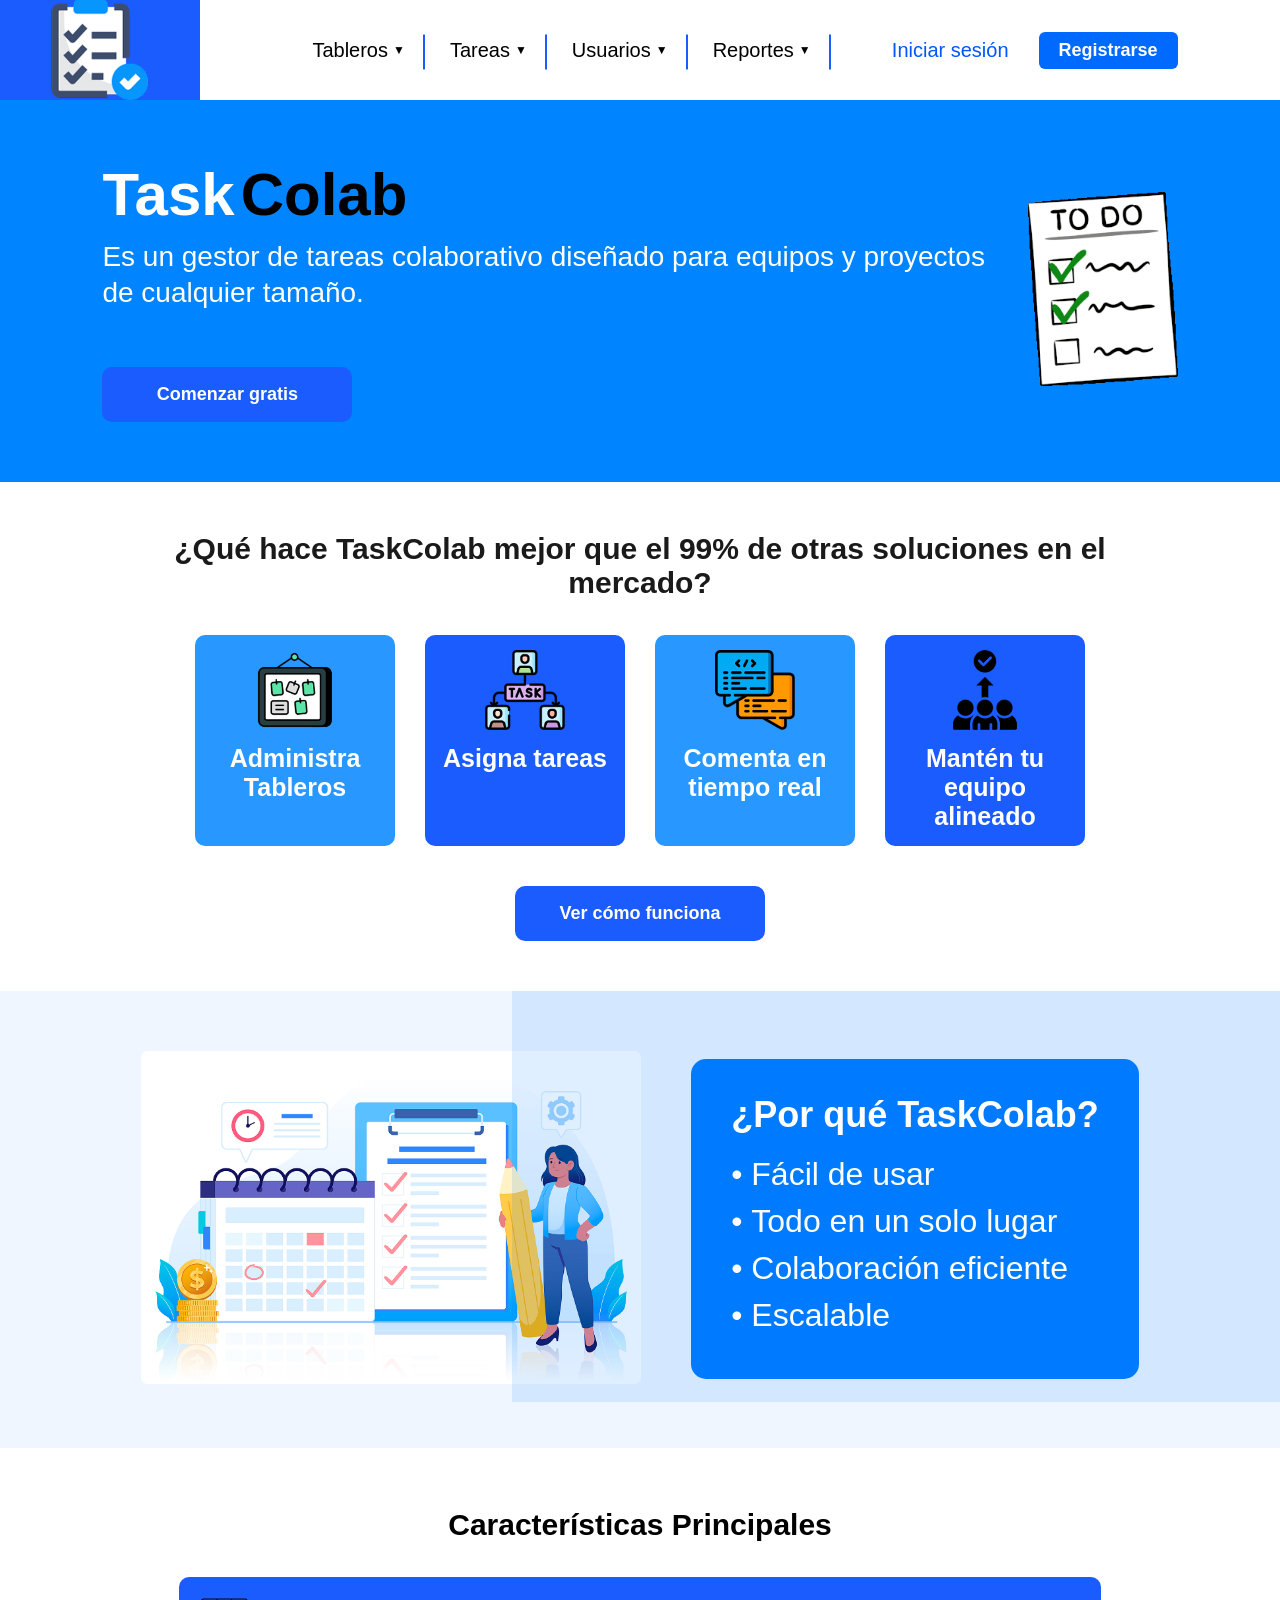
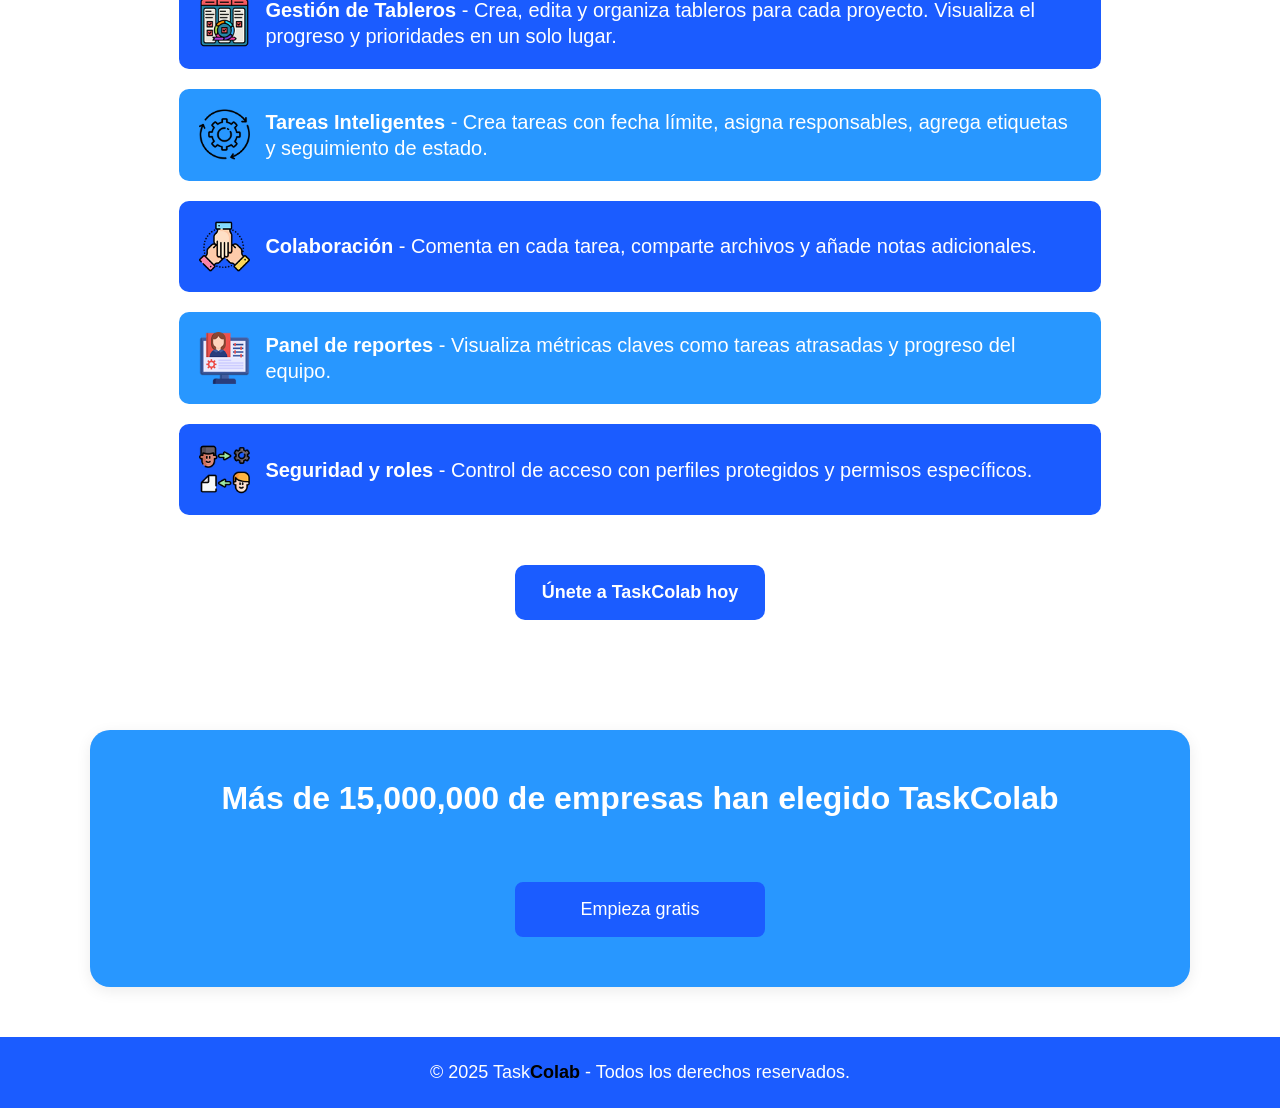
==== index.html @ da3fa54c "feat: Improved TaskColab" ====
<!DOCTYPE html>
<html lang="es">
<head>
    <meta charset="UTF-8">
    <meta name="viewport" content="width=device-width, initial-scale=1.0">
    <title>TaskColab</title>
    <link rel="stylesheet" href="assets/styles/main.css">
</head>
<body>
    <!-- NAVBAR -->
        <header class="header">
        <div class="logo-box-todo">
            <img src="./assets/img/logo.png" width="30" alt="logo_tareas" class="logo">
        </div>

        <nav class="nav-container">
            <div class="nav-links">

                <div class="nav-item dropdown">
                    <a class="dropdown-toggle">
                    Tableros <span class="arrow">▼</span>
                    </a>
                    <div class="dropdown-menu">
                        <a href="./view/tablero.html"><h4>Administración de tableros</h4></a>
                        <p>Consulta, crea, elimina o edita tus tableros</p>
                    </div>
                </div>

                <div class="nav-item dropdown">
                    <a class="dropdown-toggle">
                    Tareas <span class="arrow">▼</span>
                    </a>
                    <div class="dropdown-menu">
                        <a href="./view/tareas.html"><h4>Gestionar tareas</h4></a>
                        <p>Crea, asigna y monitorea tus tareas de forma sencilla.</p>
                    </div>
                </div>

                <div class="nav-item dropdown">
                    <a class="dropdown-toggle">
                    Usuarios <span class="arrow">▼</span>
                    </a>
                    <div class="dropdown-menu">
                        <a href="./view/usuarios.html"><h4>Gestión de usuario</h4></a>
                        <p>Crea y edita tu usuario dentro de tus tableros.</p>
                    </div>
                </div>

                <div class="nav-item dropdown">
                    <a class="dropdown-toggle">
                    Reportes <span class="arrow">▼</span>
                    </a>
                    <div class="dropdown-menu">
                        <a  href="./view/reportes.html"><h4>Panel de reportes</h4></a>
                        <p>Visualizar el progreso, análiza el rendimiento y mejora la productividad de tu equipo.</p>
                    </div>
                </div>

            </div>

            <div class="nav-actions">
                <a href="./view/login.html" class="login">Iniciar sesión</a>
                <a href="./view/registro.html">
                    <button class="btn-primary">Registrarse</button>
                </a>
            </div>
        </nav>
    </header>

    <!-- HERO SECTION -->
    <section class="hero">
        <div class="hero-content">
            <h1 class="title">Task<span>Colab</span></h1>
            <p class="subtitle">
                Es un gestor de tareas colaborativo diseñado para equipos y proyectos de cualquier tamaño.
            </p>
            <a href="./view/registro.html">
                <button class="btn-secondary">Comenzar gratis</button>
            </a>
            
        </div>
        <div class="hero-img">
            <img src="assets/img/checklist.gif" alt="Imagen de checklist">
        </div>
    </section>

    <!-- FEATURES -->
    <section class="features">
        <h2>¿Qué hace TaskColab mejor que el 99% de otras soluciones en el mercado?</h2>
        <div class="features-grid">
            <div class="feature-item">
                <img src="assets/img/admintableros.png" alt="imagen de un tablero">
                <p>Administra Tableros</p>
            </div>
            <div class="feature-item">
                <img src="assets/img/img_tareas.png" alt="Imagen de tareas">
                <p>Asigna tareas</p>
            </div>
            <div class="feature-item">
                <img src="assets/img/img_comenta.png" alt="Imagen de comentarios">
                <p>Comenta en tiempo real</p>
            </div>
            <div class="feature-item">
                <img src="assets/img/img_equipo.png" alt="Imagen de equipo">
                <p>Mantén tu equipo alineado</p>
            </div>
        </div>
        <a href="view/registro.html">
            <button class="btn-secondary">Ver cómo funciona</button>
        </a>
        
    </section>

    <!-- WHY SECTION -->
    <section class="why">
        <div class="why-img">
            <img src="assets/img/6272295 1.png" alt="Imagen de colaboración">
        </div>
        <div class="why-text">
            <h3>¿Por qué TaskColab?</h3>
            <ul>
                <li>Fácil de usar</li>
                <li>Todo en un solo lugar</li>
                <li>Colaboración eficiente</li>
                <li>Escalable</li>
            </ul>
        </div>
    </section>

    <!-- MAIN FEATURES -->
    <section class="main-features">
        <h3>Características Principales</h3>
        <div class="main-features-list">
            <div class="feature-card">
                <img src="assets/img/12634706 1.png" alt="">
                <p><strong>Gestión de Tableros</strong> - Crea, edita y organiza tableros para cada proyecto. Visualiza el progreso y prioridades en un solo lugar.</p>
            </div>
            <div class="feature-card">
                <img src="assets/img/2043061 1.png" alt="">
                <p><strong>Tareas Inteligentes</strong> - Crea tareas con fecha límite, asigna responsables, agrega etiquetas y seguimiento de estado.</p>
            </div>
            <div class="feature-card">
                <img src="assets/img/1534938 1.png" alt="">
                <p><strong>Colaboración</strong> - Comenta en cada tarea, comparte archivos y añade notas adicionales.</p>
            </div>
            <div class="feature-card">
                <img src="assets/img/10061684 1.png" alt="">
                <p><strong>Panel de reportes</strong> - Visualiza métricas claves como tareas atrasadas y progreso del equipo.</p>
            </div>
            <div class="feature-card">
                <img src="assets/img/7179293 1.png" alt="">
                <p><strong>Seguridad y roles</strong> - Control de acceso con perfiles protegidos y permisos específicos.</p>
            </div>
        </div>
        <a href="view/registro.html">
            <button class="btn-primary">Únete a TaskColab hoy</button>
        </a>
        
    </section>

    <!-- CTA -->
    <section class="cta">
        <p>Más de <strong>15,000,000</strong> de empresas han elegido <strong>TaskColab</strong></p>
        <a href="view/registro.html">
            <button class="btn-secondary">Empieza gratis</button>
        </a>
        
    </section>

    <!-- FOOTER -->
    <footer class="footer">
        <p>© 2025 Task<span class="colab-black">Colab</span> - Todos los derechos reservados.</p>
    </footer>

    <script src="./assets/javascript/menu.js"></script>
</body>
</html>
---- assets/styles/main.css ----
* {
    margin: 0;
    padding: 0;
    box-sizing: border-box;
    font-family: "Poppins", sans-serif;
}

body {
    background-color: #ffffff;
    color: #1a1a1a;
}

/* ============= NAVBAR ============= */
.header {
    display: flex;
    align-items: center;
    height: 100px;
    width: 100%;
    justify-content: flex-start;
}

/* Recuadro azul solo donde está el logo */
.logo-box {
    background-color: #1B5CFF;
    width: 200px;       
    height: 100%;
    display: flex;
    justify-content: center;
    align-items: center;
}

.logo {
    width: 100px;
}

/* Parte blanca del header */
.nav-container {
    flex: 4;
    background-color: #ffffff;
    display: flex;
    align-items: center;
    justify-content: space-between;
    padding: 0 70px;
}

.nav-links {
    display: flex;
    align-items: center;
    gap: 80px; 
}

.nav-links a {
    color: #000;
    text-decoration: none;
    font-size: 20px;
    font-weight: 500;
    position: relative;
    padding: 0 10px;
}
.nav-links,  a:hover {
    color: #1B5CFF;
}


/* Línea azul entre los enlaces */
.nav-links a::after {
    content: "";
    position: absolute;
    right: -40px; 
    top: 60%;
    transform: translateY(-50%);
    width: 2px;
    height: 40px; 
    background-color: #1B5CFF; 
}


.nav-actions {
    display: flex;
    align-items: center;
    gap: 40px;
}

.login {
    color: #0056ff;
    font-weight: 500;
    text-decoration: none;
    font-size: 20px;
}
.login:hover {
    text-decoration: underline;
}

.btn-primary {
    background-color: #006aff;
    color: #fff;
    border: none;
    border-radius: 6px;
    padding: 8px 20px;
    cursor: pointer;
    font-weight: 600;
    font-size: 18px;
}

.btn-primary:hover {
    background-color: #004dcc;
}


/* ============= BOTONES UNIFICADOS ============= */
.btn-secondary,
.hero .btn-secondary,
.features .btn-secondary,
.main-features button {
    background-color: #1B5CFF;
    color: #fff;
    border: none;
    border-radius: 10px;
    width: 250px;         
    height: 55px;          
    font-size: 18px;
    font-weight: 600;
    cursor: pointer;
    transition: 0.3s ease;
    text-align: center;
    display: inline-block;
}

.btn-secondary:hover,
.hero .btn-secondary:hover,
.features .btn-secondary:hover,
.main-features button:hover {
    background-color: #004dcc;
}

/* ============= HERO ============= */
.hero {
    background: #0084FF;
    color: #fff;
    padding: 60px 15%;
    display: flex;
    align-items: center;
    justify-content: space-between;
}

.hero-content {
    max-width: 900px;
}

.title {
    font-size: 80px;
    font-weight: 700;
    margin-bottom: 10px;
}

.title span {
    color: #000;
    padding: 0 6px;
    border-radius: 4px;
}

.subtitle {
    font-size: 40px;
    margin-bottom: 25px;
    line-height: 1.3;
}

.hero-img img {
    width: 180px;
}

/* ============= FEATURES ============= */
.features {
    background: #ffffff;
    text-align: center;
    padding: 50px 10%;
}

.features h2 {
    color: #1a1a1a;
    font-size: 30px;
    font-weight: 600;
    margin-bottom: 35px;
}

.features-grid {
    display: flex;
    justify-content: center;
    flex-wrap: wrap;
    gap: 35px;
}

.feature-item {
    width: 170px;
    text-align: center;
    border-radius: 10px;
    padding: 15px 10px;
    transition: transform 0.2s ease-in-out;
}

.feature-item:hover {
    transform: translateY(-5px);
}

.feature-item img {
    width: 80px;
    margin-bottom: 10px;
}

.feature-item p {
    font-size: 25px;
    color: #fff;
    font-weight: 600;
}

.feature-item:nth-child(1),
.feature-item:nth-child(3) {
    background-color: #2897FF;
}

.feature-item:nth-child(2),
.feature-item:nth-child(4) {
    background-color: #1B5CFF;
}

.features .btn-secondary {
    margin-top: 40px;
}

/* ============= WHY TASKCOLAB ============= */
.why {
    display: flex;
    align-items: center;
    justify-content: center;
    gap: 60px;
    background: #f0f6ff;
    padding: 80px 10%;
    position: relative;
}

.why::before {
    content: "";
    position: absolute;
    right: 0;
    top: 0;
    width: 60%;
    height: 90%;
    background: #007bff;
    opacity: 0.12;
}

.why-img img {
    width: 600px;
    max-width: 100%;
    z-index: 1;
}

.why-text {
    background: #007bff;
    color: #fff;
    padding: 40px 50px;
    border-radius: 15px;
    z-index: 2;
    max-width: 450px;
}

.why-text h3 {
    font-size: 36px;
    font-weight: 700;
    margin-bottom: 20px;
    text-align: center;
}

.why-text ul {
    list-style: none;
    padding: 0;
}

.why-text li {
    font-size: 32px;
    margin-bottom: 10px;
    padding-left: 20px;
    position: relative;
}

.why-text li::before {
    content: "•";
    color: #fff;
    position: absolute;
    left: 0;
    top: 0;
}

/* ============= MAIN FEATURES ============= */
.main-features {
    text-align: center;
    padding: 60px 10%;
}

.main-features h3 {
    font-size: 30px;
    color: #000000;
    margin-bottom: 35px;
}

.main-features-list {
    display: flex;
    flex-direction: column;
    align-items: center;
    gap: 20px;
    margin-bottom: 50px;
}

.feature-card {
    padding: 20px;
    border-radius: 10px;
    width: 90%;
    max-width: 1100px;
    display: flex;
    align-items: center;
    gap: 20px;
    text-align: left;
    transition: 0.3s ease;
}

.feature-card:nth-child(odd) {
    background: #1B5CFF;
}

.feature-card:nth-child(even) {
    background: #2897FF;
}

.feature-card img {
    width: 60px;
}

.feature-card p {
    font-size: 20px;
    color: #ffffff;
    line-height: 1.3;
}
.feature-card:hover {
    transform: translateY(-5px);
}

/* ============= CTA ============= */
.cta {
    background-color: #2897FF;
    color: #fff;
    text-align: center;
    padding: 60px 8%;
    border-radius: 20px;
    max-width: 1100px;
    margin: 50px auto;
    box-shadow: 0 4px 15px rgba(0, 0, 0, 0.08);
}

.cta p {
    font-size: 38px;
    font-weight: 600;
    margin-bottom: 35px;
}

.cta .btn {
    background: #fff;
    color: #007bff;
    padding: 18px 45px;
    border-radius: 10px;
    font-weight: 700;
    font-size: 30px;
    border: none;
    cursor: pointer;
    transition: 0.3s;
}

.cta .btn:hover {
    background: #e6f0ff;
}

/* ============= FOOTER ============= */
.footer {
    background: #1B5CFF;
    color: #fff;
    text-align: center;
    font-size: 20px;
    padding: 30px 0;
}

.footer .colab-black {
    color: #000;
    font-weight: 700;
}

/* ============= SECCION LOGINN ============= */
/* ==== FONDO ==== */
.login-background {
    background: #0084FF url('../img/imagenfondologin.png') center center no-repeat;
    background-size: cover;
    width: 100%;
    height: 100vh;

    display: flex;
    flex-direction: column;
    justify-content: center;
    align-items: center;
    position: relative;
}


/* ==== TARJETA LOGIN ==== */
.login-card {
    
    background: rgba(255, 255, 255, 0.8);
    padding: 40px 60px;
    border-radius: 15px;
    box-shadow: 0 4px 10px rgba(0,0,0,0.15);
    text-align: center;
    width: 320px;
}

.login-card h2 {
    margin-bottom: 25px;
    font-size: 26px;
    color: #000;
}

/* ==== CAMPOS ==== */
.login-card label {
    display: block;
    text-align: left;
    margin-bottom: 6px;
    font-size: 14px;
    font-weight: 600;
    color: #000000;
}

.login-card input {
    background-color: rgba(27, 92, 255, 0.55); 
    color: #ffffff;
    width: 100%;
    padding: 10px;
    border-radius: 8px;
    border: 1.5px solid transparent;
    margin-bottom: 18px;
    font-size: 14px;
    outline: none;
}

.login-card input:focus {
    border-color: #ffffff; 
    box-shadow: 0 0 8px rgba(255, 255, 255, 0.7); 
    color: #ffffff;
    background-color: rgba(27, 92, 255, 0.8);
}
/* ==== BOTÓN ==== */
.login-card button {
    background-color: #1B5CFF;
    color: #fff;
    border: none;
    border-radius: 8px;
    padding: 10px 0;
    width: 100%;
    font-size: 16px;
    font-weight: 600;
    cursor: pointer;
    transition: 0.3s;
}

.login-card button:hover {
    background-color: #004dcc;
}

/* ==== ENLACE ==== */
.register-link {
    display: block;
    margin-top: 15px;
    color: #004dcc;
    text-decoration: none;
    font-size: 16px;
}


/* ==== LOGO SUPERIOR ==== */
.logo-header {
    background: #1B5CFF;
    position: absolute;
    top: 0px;
    left: 0px;
    padding: 20px; 
    border-radius: 0px; 
    display: flex;
    justify-content: center;
    align-items: center;
    box-shadow: 0 2px 8px rgba(0,0,0,0.2);
    transition: all 0.3s ease;
}
.logo-header:hover {
    background: #004dcc; 
    transform: scale(1.05); 
    box-shadow: 0 4px 12px rgba(0,0,0,0.3); 
}

.logo-header img {
    width: 90px;
    height: auto;
}
.register-link:hover {
    text-decoration: underline;
}

/* ==================== TABLEROS ==================== */

.why-tableros {
    display: flex;
    justify-content: center;
    align-items: center;
    gap: 25px;
    padding: 60px 10%;
    flex-wrap: wrap;
}

/* Recuadros */
.why-box {
    width: 500px;
    height: 300px;
    border-radius: 10px;
    display: flex;
    flex-direction: column;
    justify-content: center;
    align-items: center;
    padding: 60px;
}

/* Recuadro blanco */
.white-box img {
    width: 100%;
    height: auto;
}

/* Recuadro azul */
.blue-box {
    background-color: #1B5CFF;
    color: #ffffff;
    text-align: center;
    border-radius: 10px;
    padding: 30px;
}

.blue-box h3 {
    font-size: 30px;
    line-height: 1.4;
    margin-bottom: 20px;
    font-weight: 600;
}

.blue-box img {
    width: 90px;
    height: auto;
}

/* Hover sutil */
.white-box:hover, .blue-box:hover {
    transform: translateY(-5px);
    transition: 0.3s ease;
}



/* --- FEATURES TABLEROS --- */
.features-tableros {
    background: #ffffff;
    text-align: center;
    font-size: 36px;
    padding: 60px 10%;
}

.features-grid-tableros {
    display: flex;
    flex-direction: column; /* uno debajo del otro */
    align-items: center;
    gap: 25px; /* separación entre recuadros */
}

/* Recuadro individual */
.feature-item-tableros {
    display: flex;
    align-items: center;
    justify-content: space-between;
    gap: 30px;
    width: 500px;
    border-radius: 12px;
    padding: 20px 25px;
    transition: all 0.3s ease;
    color: #ffffff;
    cursor: pointer;
}

/* Texto dentro del recuadro */
.feature-item-tableros p {
    font-size: 30px;
    font-weight: 400;
    margin: 0;
}

/* Imagen a la derecha */
.feature-item-tableros img {
    width: 100px;
    height: auto;
}
.main-features-box,
.main-features-box * {
  color: #fff !important;
}

/* Colores alternados */
.feature-item-tableros:nth-of-type(2) {
    background-color: #1B5CFF;
}
.feature-item-tableros:nth-of-type(3) {
    background-color: #2897FF;
}
.feature-item-tableros:nth-of-type(4) {
    background-color: #1B5CFF;
}

/* Hover igual que login/registro */
.feature-item-tableros:hover {
    transform: scale(1.05);
    box-shadow: 0 0 15px rgba(27, 92, 255, 0.5);
}

/* Botón final */
.features-tableros .btn-secondary {
    margin-top: 40px;
    padding: 12px 25px;
    font-size: 18px;
    background-color: #1B5CFF;
    color: white;
    border: none;
    border-radius: 8px;
    cursor: pointer;
    transition: all 0.3s ease;
}

.features-tableros .btn-secondary:hover {
    background-color: #174ed1;
    transform: scale(1.05);
}

/* === MAIN FEATURES: un solo recuadro con texto vertical e imágenes a la derecha === */
.main-features-tableros {
    text-align: center;
    padding: 60px 0;
}

/* Recuadro azul completo */
.main-features-box {
    background-color: #1B5CFF;
    color: #fff;
    max-width: 1100px;
    width: 90%;
    max-width: Cx;
    margin: 0 auto;
    padding: 40px 60px;
    border-radius: 10px;
    box-shadow: 0 4px 10px rgb(255, 255, 255);
}

/* Título */
.main-features-box h3 {
    color:#f0f6ff;
    font-size: 30px;
    font-weight: 700;
    margin-bottom: 35px;
    text-align: center;
}

/* Contenedor de los pasos */
.main-features-steps {
    display: flex;
    flex-direction: column;
    gap: 25px;
}

/* Cada paso */
.step {
    display: flex;
    align-items: center;
    gap: 25px;
    /*justify-content: flex-start;*/
    text-align: left;
}

/* Números dentro de círculos */
.circle {
    width: 50px;
    height: 50px;
    border: 3px solid #fff;
    border-radius: 50%;
    display: flex;
    align-items: center;
    justify-content: center;
    font-weight: 700;
    font-size: 20px;
}

/* Texto de cada paso */
.step p {
    font-size: 25px;
    flex: 1;
}

/* Botón */
.main-features-tableros .btn-primary {
    margin-top: 30px;
    padding: 15px 20px;
    font-size: 18px;

}
/* Logo con hover en la esquina superior izquierda */
.logo-box-todo {
    background-color: #1B5CFF;
    width: 200px;        /* Ajusta este valor para hacerlo más o menos largo */
    height: 100%;
    display: flex;
    justify-content: center;
    align-items: center;
}
.logo-box-todo:hover {
    background: #004dcc; 
    transform: scale(1.05); 
    box-shadow: 0 4px 12px rgba(0,0,0,0.3);
}



/* ==================== TAREAS ============================== */
/* ==== SECCIÓN WHY-TAREAS ==== */
.why-tareas {
  display: flex;
  justify-content: center;
  align-items: flex-start;
  gap: 50px;
  padding: 50px 10%;
  position: relative;
}

/* Cada bloque de tarea (parte 1 y parte 2) */
.why-tareas > div {
  flex: 1;
  text-align: left;
}

/* Línea vertical al centro */
.why-tareas::before {
  content: "";
  position: absolute;
  top: 0;
  bottom: 0;
  width: 3px;
  background-color: #1B5CFF;
  left: 50%;
  transform: translateX(-50%);
}

/* Título de cada parte */
.why-tareas h3 {
  font-size: 30px;
  color: #000;
  margin-bottom: 15px;
  text-align: center;
}

/* Caja de cada fila (tarea asignada, fecha, prioridad, etc.) */
.why-box-tareas {
  display: flex;
  align-items: center;
  gap: 10px;
  margin-bottom: 10px;
}

.why-box-tareas img {
  width: 30px;
  height: 30px;
}

.why-box-tareas p {
  font-size: 20px;
  color: #000;
  margin: 0;
}


/* ==== SECCIÓN FUNCIONES DE TAREAS ==== */
.features-task {
  text-align: center;
  background-color: #fff;
  padding: 60px 10%;
}

.features-task-box h3:first-of-type {
  font-size: 36px;
  margin-bottom: 25px;
  color: #000;
}

.features-steps {
  display: flex;
  flex-direction: column;
  align-items: flex-start;
  gap: 15px;
  margin: 0 auto 25px;
  max-width: 700px;
}

.step {
  display: flex;
  align-items: center;
  gap: 10px;
}

.step img {
  width: 25px;
}

.step p {
  font-size: 25px;
  color: #000;
}

.features-task-box h3:last-of-type {
  font-size: 30px;
  color: #000;
  margin: 30px 0 10px;
}

.features-task button {
  background-color: #1B5CFF;
  color: #fff;
  border: none;
  border-radius: 8px;
  padding: 18px 42px;
  font-size: 16px;
  cursor: pointer;
  transition: 0.3s;
}

.features-task button:hover {
  background-color: #004dcc;
}

/* ==== SECCIÓN DE TRES RECUADROS AZULES ==== */
.mmain-features {
  background-color: #fff;
  text-align: center;
  padding: 50px 10%;
}

.main-features-grid {
  display: flex;
  justify-content: center;
  gap: 20px;
  margin-bottom: 30px;
}

.feature-item-task {
  background-color: #1B5CFF;
  border-radius: 12px;
  padding: 20px 25px;
  width: 350px;
  font-size: 30px;
  color: #fff;
  display: flex;
  flex-direction: row-reverse;
  align-items: center;
  justify-content: space-between;
  text-align: left;
  transition: transform 0.3s ease, background-color 0.3s ease;
}

.feature-item-task :hover {
  transform: translateY(-5px);
  background-color: #004dcc;
}

.feature-item-task-task p {
  font-size: 20px;
  font-weight: 600;
  margin: 5;
  max-width: 80%;
}

.feature-item-task img {
  width: 90px;
  height: auto;
}

/* Botón debajo */
.mmain-features button {
  background-color: #1B5CFF;
  color: #fff;
  border: none;
  border-radius: 8px;
  padding: 12px 25px;
  font-size: 16px;
  cursor: pointer;
  transition: 0.3s;
}

.mmain-features button:hover {
  background-color: #004dcc;
}

/* ================== SECCION USUARIOS ======================= */

.why-usuarios {
  display: flex;
  justify-content: space-between;
  align-items: flex-start;
  background-color: #ffffff;
  padding: 60px 10%;
  gap: 50px;
}

.why-parte1-usuarios {
  flex: 1;
}

.why-parte1-usuarios h3 {
  font-size: 40px;
  color: #000;
  margin-bottom: 15px;
}

.why-parte1-usuarios p {
  font-size: 20px;
  color: #333;
  line-height: 1.6;
}

.why-parte2-usuarios {
  flex: 1;
  display: flex;
  justify-content: center;
  font-size: 10px;
}
.why-parte2-usuarios:hover{
    transform: translateY(-5px);
}

.why-box-usuarios {
  background-color: #f8faff;
  border: 1px solid #d9e3ff;
  border-radius: 12px;
  padding: 25px 30px;
  width: 350px;
  text-align: left;
  box-shadow: 0px 3px 8px rgba(0,0,0,0.05);
}

.user-header {
  display: flex;
  align-items: center;
  gap: 15px; /* espacio entre foto y texto */
  margin-bottom: 15px;
}

.user-header img {
  width: 80px;
  height: 80px;
  border-radius: 50%;
}

.user-info h3 {
  font-size: 30px;
  color: #000;
  margin: 0;
}

.user-info h4 {
  font-size: 15px;
  color: #000000;
  margin-top: 5px;
}

.why-box-usuarios ul {
  list-style-type: disc;
  padding-left: 20px;
  margin: 0;
}

.why-box-usuarios li {
  font-size: 20px;
  color: #000;
  margin-bottom: 5px;
}

/* ======= SECCIÓN FEATURES (Roles y Seguridad) ======= */
.features-usuarios {
  background-color: #fff;
  padding: 60px 10%;
  text-align: center;
}

.features-grid-usuarios {
  display: flex;
  flex-wrap: wrap;
  justify-content: center;
  gap: 25px;
  margin-top: 30px;
}

/* Títulos y descripciones generales */
.features-grid-usuarios > div:first-child {
  flex-basis: 100%;
  text-align: center;
}

.features-grid-usuarios h3 {
  font-size: 40px;
  color: #000;
  margin-bottom: 10px;
}

.features-grid-usuarios p {
  font-size: 20px;
  color: #333;
  line-height: 1.5;
}

/* Tarjetas individuales */
.feature-item-usuarios {
  background-color: #f8faff;
  border: 1px solid #d9e3ff;
  border-radius: 12px;
  padding: 25px 20px;
  width: 350px;
  text-align: left;
  text-align: center;
  box-shadow: 0px 3px 8px rgba(0,0,0,0.05);
  transition: transform 0.3s ease;

  display: flex;
  flex-direction: column;
  gap: 20px;
}

.feature-item-header {
  display: flex;
  align-items: center;
  gap: 15px;
}

.feature-item-usuarios:hover {
  transform: translateY(-5px);
}

.feature-item-usuarios img {
  width: 60px;
  height: 60px;
}

.feature-item-usuarios h3 {
  font-size: 25px;
  color: #000;
  margin-bottom: 0px;
}

.feature-item-usuarios p {
  font-size: 18px;
  color: #444;
  text-align: justify;
}

/* ======= BOTÓN ======= */
.btn-secondary {
  background-color: #1b5cff;
  color: #fff;
  font-size: 18px;
  font-weight: 500;
  margin-top: 30px;;
  border-radius: 8px;
  padding: 12px 28px;
  cursor: pointer;
  transition: background 0.3s ease;
}

.btn-secondary:hover {
  background-color: #0d47d4;
}

/* ====== SECCIÓN TIPOS DE REPORTES ====== */
.features-reportes {
  background-color: #fff;
  text-align: center;
  padding: 60px 10%;
}

.features-grid-reportes {
  display: flex;
  flex-direction: column;
  align-items: center;
  gap: 35px;
}

.features-grid-reportes h3 {
  font-size: 30px;
  font-weight: 700;
  color: #000;
  margin-bottom: 20px;
}

/* Contenedor principal de los ítems */
.feactures-item-repo {
  display: flex;
  flex-wrap: wrap;
  justify-content: center;
  gap: 30px;
}

/* Cada ítem individual */
.item-header-repo {
  display: flex;
  align-items: center;
  gap: 15px;
  background-color: #f8f9ff;
  border: 2px solid #d3dcff;
  border-radius: 12px;
  padding: 20px 25px;
  width: 300px;
  transition: all 0.3s ease;
  text-align: left;
}

.item-header-repo:hover {
  background-color: #e9efff;
  transform: translateY(-5px);
  box-shadow: 0 4px 12px rgba(0, 0, 0, 0.15);
}

/* Imagen de cada tipo de reporte */
.item-header-repo img {
  width: 60px;
  height: 60px;
  flex-shrink: 0;
}

/* Texto al lado derecho */
.item-header-repo p {
  font-size: 18px;
  font-weight: 600;
  color: #000;
  margin: 0;
}

/* =================== SECCIÓN PRINCIPAL (VENTAJAS DE REPORTES) ============== */
.features-reportes {
  background-color: #fff;
  text-align: center;
  padding: 60px 10%;
}

.features-grid-reportes {
  display: flex;
  flex-direction: column;
  align-items: center;
  gap: 35px;
}

/* Título principal */
.features-grid-reportes h3 {
  font-size: 35px;
  font-weight: 700;
  color: #000;
  margin-bottom: 30px;
}

/* Contenedor de los ítems */
.feactures-item-repo {
  display: flex;
  flex-wrap: wrap;
  justify-content: center;
  gap: 20px;
}

/* Cada recuadro (Tipo de reporte) */
.item-header-repo {
  display: flex;
  flex-direction: column;
  align-items: center;
  justify-content: center;
  background-color: #fff;
  border: 1px solid #cfd6ff;
  border-radius: 10px;
  padding: 25px 20px;
  width: 230px;
  height: 200px;
  box-shadow: 0 2px 6px rgba(0,0,0,0.1);
  transition: all 0.3s ease;
}

.item-header-repo:hover {
  transform: translateY(-5px);
  border-color: #6a8dff;
  box-shadow: 0 5px 15px rgba(0,0,0,0.15);
}

/* Imagen arriba */
.item-header-repo img {
  width: 85px;
  height: 85px;
  margin-bottom: 10px;
}

/* Texto debajo */
.item-header-repo p {
  font-size: 20px;
  font-weight: 600;
  color: #000;
  margin: 0;
  text-align: center;
}

/* ====== SECCIÓN PRINCIPAL (VENTAJAS DE REPORTES) ====== */
.main-features-reportes {
  text-align: center;
  padding: 60px 10%;
  background-color: #fff;
}

.main-features-reportes h3 {
  font-size: 30px;

  font-weight: 700;
  color: #000;
  margin-bottom: 30px;
}

.main-features-reportes p {
  font-size: 25px;
  color: #333;
  margin-bottom: 35px;
}

/* Lista de ventajas */
.main-features-list-repo {
  display: flex;
  flex-direction: column;
  align-items: center;
  gap: 18px;
}

/* Cada tarjeta azul */
.feature-card-repo {
  display: flex;
  align-items: center;
  gap: 15px;
  color: #fff;
  padding: 20px 35px;
  border-radius: 10px;
  width: 650px;
  box-shadow: 0 4px 12px rgba(0, 0, 0, 0.15);
  transition: transform 0.3s ease;
}

.feature-card-repo:hover {
  transform: scale(1.03);
}

/* Colores alternos */
.feature-card-repo:nth-child(1),
.feature-card-repo:nth-child(3) {
  background: linear-gradient(90deg, #36A0FF, #00A2FF); /* azul claro */
}

.feature-card-repo:nth-child(2),
.feature-card-repo:nth-child(4) {
  background: linear-gradient(90deg, #004DFF, #0029FF); /* azul más oscuro */
}

/* Imagen al lado izquierdo */
.feature-card-repo img {
  width: 60px;
  height: 60px;
  flex-shrink: 0;
}

/* Texto a la derecha */
.feature-card-repo p {
  color:white;
  font-size: 20px;
  font-weight: 700;
  margin: 0;
  text-align: left;
}

/* Botón */
.main-features-reportes .btn-primary {
  background: linear-gradient(90deg, #0072FF, #0041FF);
  color: #fff;
  border: none;
  padding: 15px 75px;
  border-radius: 8px;
  margin-top: 40px;
  font-size: 18px;
  font-weight: 600;
  cursor: pointer;
  transition: all 0.3s ease;
}

.main-features-reportes .btn-primary:hover {
  background: linear-gradient(90deg, #0055CC, #002EBB);
  box-shadow: 0 5px 15px rgba(0, 0, 0, 0.2);
  transform: translateY(-2px);
}





/* ========================== MENUS DE LOS NAVBAR ================================*/
/* ======== MENÚ DESPLEGABLE NAVBAR ======== */
.nav-item {
  position: relative;
}

.dropdown-toggle {
  cursor: pointer;
  display: inline-flex;
  align-items: center;
  gap: 5px;
  color: inherit;
  text-decoration: none;
}

.dropdown-toggle,
.dropdown-menu a:hover h4,
.dropdown-menu a:hover p a:hover {
  color: #1b5cff; /* azul de tu diseño */
  
}


.arrow {
  font-size: 12px;
  transition: transform 0.3s ease;
}

.dropdown-menu {
  position: absolute;
  top: 100%; /* justo debajo del enlace */
  left: 50%; /* empieza en el centro horizontal */
  transform: translateX(-50%); /* lo mueve para centrarlo */
  background-color: #ffffff; /* o el color de fondo que uses */
  border-radius: 8px;
  padding: 10px;
  box-shadow: 0 4px 8px rgba(0, 0, 0, 0.15);
  min-width: 230px; /* puedes ajustarlo si quieres */
  z-index: 1000;
  display: none; /* por defecto oculto */
  transform: translateX(-50%) translateX(0px);
}

.dropdown-menu h4 {
  font-size: 16px;
  text-align: center;
  color: #000;
  margin: 0;
}

.dropdown-menu p {
  margin-top: 4px;
  font-size: 14px;
  color: #444;
  line-height: 1.4;
}


/* ESTADO ACTIVO */
.dropdown.active .dropdown-menu {
  display: block;
}

.dropdown.active .arrow {
  transform: rotate(180deg);
}

/* Quita cualquier borde o línea en los submenús */
.dropdown-menu,
.dropdown-menu * {
  border: none !important;
  box-shadow: none !important;
}

/* Si la línea viene de un pseudo-elemento (::before o ::after) */
.dropdown-menu a::before,
.dropdown-menu a::after,
.dropdown-menu h4::before,
.dropdown-menu h4::after {
  content: none !important;
  border: none !important;
}

/* Además, aseguramos que no tenga un underline azul */
.dropdown-menu a {
  text-decoration: none !important;
}

.toast-container {
    position: fixed;
    top: 20px;
    left: 50%;
    transform: translateX(-50%);
    width: auto;
    max-width: 90%;
    z-index: 9999;
    display: flex;
    flex-direction: column;
    gap: 10px;
    align-items: center;
    pointer-events: none;
}

.toast {
    pointer-events: auto;
    background: #ffffff;
    color: #333;
    padding: 10px 16px;
    border-radius: 6px;
    font-size: 14px;
    border: 1px solid #ccc;
    min-width: 180px;
    text-align: center;
    animation: fadeIn 0.3s ease-out;
}

/* Variantes */
.toast.success { background: #e8f7e9; border-color: #4caf50; color: #256d2b; }
.toast.error { background: #fde7e7; border-color: #e53935; color: #9c1f1f; }
.toast.info { background: #e8f0fe; border-color: #3b82f6; color: #1e40af; }

@keyframes fadeIn { from { opacity: 0; transform: translateY(-10px); } to { opacity: 1; transform: translateY(0); } }
.toast.closing { animation: fadeOut 0.25s forwards; }
@keyframes fadeOut { from { opacity: 1; transform: translateY(0); } to { opacity: 0; transform: translateY(-10px); } }

.checkbox-line {
    display: flex;
    gap: 50px; /* Separación entre checkbox y texto */
}
.checkbox-line input[type="checkbox"] {
    width: 18px;
    height: 18px;
    cursor: pointer;
    accent-color: #007bff;
}

.password-wrapper {
  position: relative;
}

.password-wrapper input {
  width: 100%;
  padding-right: 35px; /* espacio para el SVG */
}

.password-wrapper .toggle-password {
  position: absolute;
  right: 9px;
  top: 35%;
  transform: translateY(-50%) scale(0.8); /* reduce tamaño y centra vertical */
  cursor: pointer;
  color: #000000; /* color del SVG */
  width: 30px;  /* ancho más pequeño */
  height: 30px; /* altura más pequeña */
}

.login-password-wrapper {
  position: relative;
}

.login-password-wrapper input {
  width: 100%;
  padding-right: 35px; /* espacio para el SVG */
}

.login-password-wrapper .login-toggle-password {
  position: absolute;
  right: 9px;
  top: 55%;
  transform: translateY(-50%) scale(0.8); /* reduce tamaño y centra vertical */
  cursor: pointer;
  color: #000000; /* color del SVG */
  width: 30px;  /* ancho más pequeño */
  height: 30px; /* altura más pequeña */
}







































/* ==================== RESPONSIVE DESIGN ==================== */
/* ==================== RESPONSIVE FLUIDO PARA LAPTOPS MEDIANAS (1024px - 1280px) ==================== */
@media (max-width: 1280px) and (min-width: 1025px) {
    /* Header */
    .nav-container { padding: 0 8%; }
    .nav-links { gap: clamp(25px, 3vw, 25px); }
    .nav-actions { gap: clamp(20px, 3vw, 30px); }

    .nav-links a::after {
      right: -10px; /* antes estaba -40px */
      height: 35px; /* opcional, para ajustar visual */
    }

    /* Hero */
    .hero { padding: clamp(40px, 5vw, 60px) 8%; }
    .title { font-size: clamp(48px, 5vw, 60px); }
    .subtitle { font-size: clamp(24px, 3vw, 28px); }
    .hero-img img { width: clamp(120px, 12vw, 150px); }

    /* Features */
    .features-grid { gap: clamp(20px, 3vw, 30px); }
    .feature-item { width: clamp(180px, 18vw, 200px); }

    /* Why section */
    .why { gap: clamp(30px, 4vw, 50px); padding: clamp(40px, 5vw, 60px) 8%; }
    .why-img img { width: clamp(400px, 40vw, 500px); }
    .why-text { padding: clamp(25px, 3vw, 35px) clamp(30px, 4vw, 40px); font-size: clamp(16px, 1.5vw, 18px); }

    /* Main features cards */
    .feature-card { gap: clamp(10px, 2vw, 15px); }
    .feature-card img { width: clamp(45px, 4vw, 55px); }

    /* CTA */
    .cta { padding: clamp(40px, 5vw, 50px) 8%; }
    .cta p { font-size: clamp(28px, 3vw, 32px); }
    .cta .btn { font-size: clamp(18px, 2vw, 20px); padding: clamp(12px, 1.5vw, 15px) clamp(25px, 3vw, 35px); }

    /* Footer */
    .footer { font-size: clamp(16px, 1.5vw, 18px); padding: clamp(20px, 2vw, 25px) 0; }

    /* Tableros y tareas */
    .why-tableros, .why-tareas, .features-task, .features-tableros, .main-features-tableros { padding: clamp(40px, 5vw, 50px) 8%; }
    .feature-item-tableros, .feature-item-task, .feature-card-repo { width: auto; max-width: 90%; }

    /* Login */
    .login-card { width: clamp(320px, 28vw, 350px); }
    .logo-header img { width: clamp(70px, 6vw, 80px); }
}

/* Pantallas pequeñas (celulares) */
@media (max-width: 768px) {
    /* Header */
    .header {
        flex-direction: column;
        height: auto;
    }

    .nav-container {
        flex-direction: column;
        padding: 20px;
        gap: 20px;
    }

    .nav-links {
        flex-direction: column;
        gap: 25px;
    }

    .nav-links a::after {
        display: none; /* Quita las líneas verticales en móvil */
    }

    .nav-actions {
        flex-direction: column;
        gap: 15px;
    }

    /* Hero */
    .hero {
        flex-direction: column;
        text-align: center;
        padding: 40px 5%;
    }

    .hero-img img {
        width: 120px;
        margin-top: 20px;
    }

    .title {
        font-size: 40px;
    }

    .subtitle {
        font-size: 22px;
    }

    /* Features */
    .features-grid {
        flex-direction: column;
        align-items: center;
    }

    .feature-item {
        width: 80%;
        max-width: 250px;
    }

    /* Why section */
    .why {
        flex-direction: column;
        gap: 30px;
        padding: 40px 5%;
    }

    .why-img img {
        width: 100%;
        max-width: 400px;
    }

    .why-text {
        padding: 25px;
        font-size: 16px;
    }

    /* Main features */
    .feature-card {
        flex-direction: column;
        text-align: center;
        width: 100%;
    }

    .feature-card img {
        width: 50px;
    }

    /* CTA */
    .cta p {
        font-size: 26px;
    }

    .cta .btn {
        font-size: 18px;
        padding: 12px 25px;
    }

    /* Login */
    .login-card {
        width: 90%;
        padding: 30px 25px;
    }

    .logo-header img {
        width: 70px;
    }
}

/* Pantallas medianas (tablets) */
@media (max-width: 1024px) {
    .nav-links {
        gap: 60px;
    }

    .hero .title {
        font-size: 48px;
    }

    .why {
        gap: 40px;
    }

    .why-text {
        padding: 30px;
    }
}
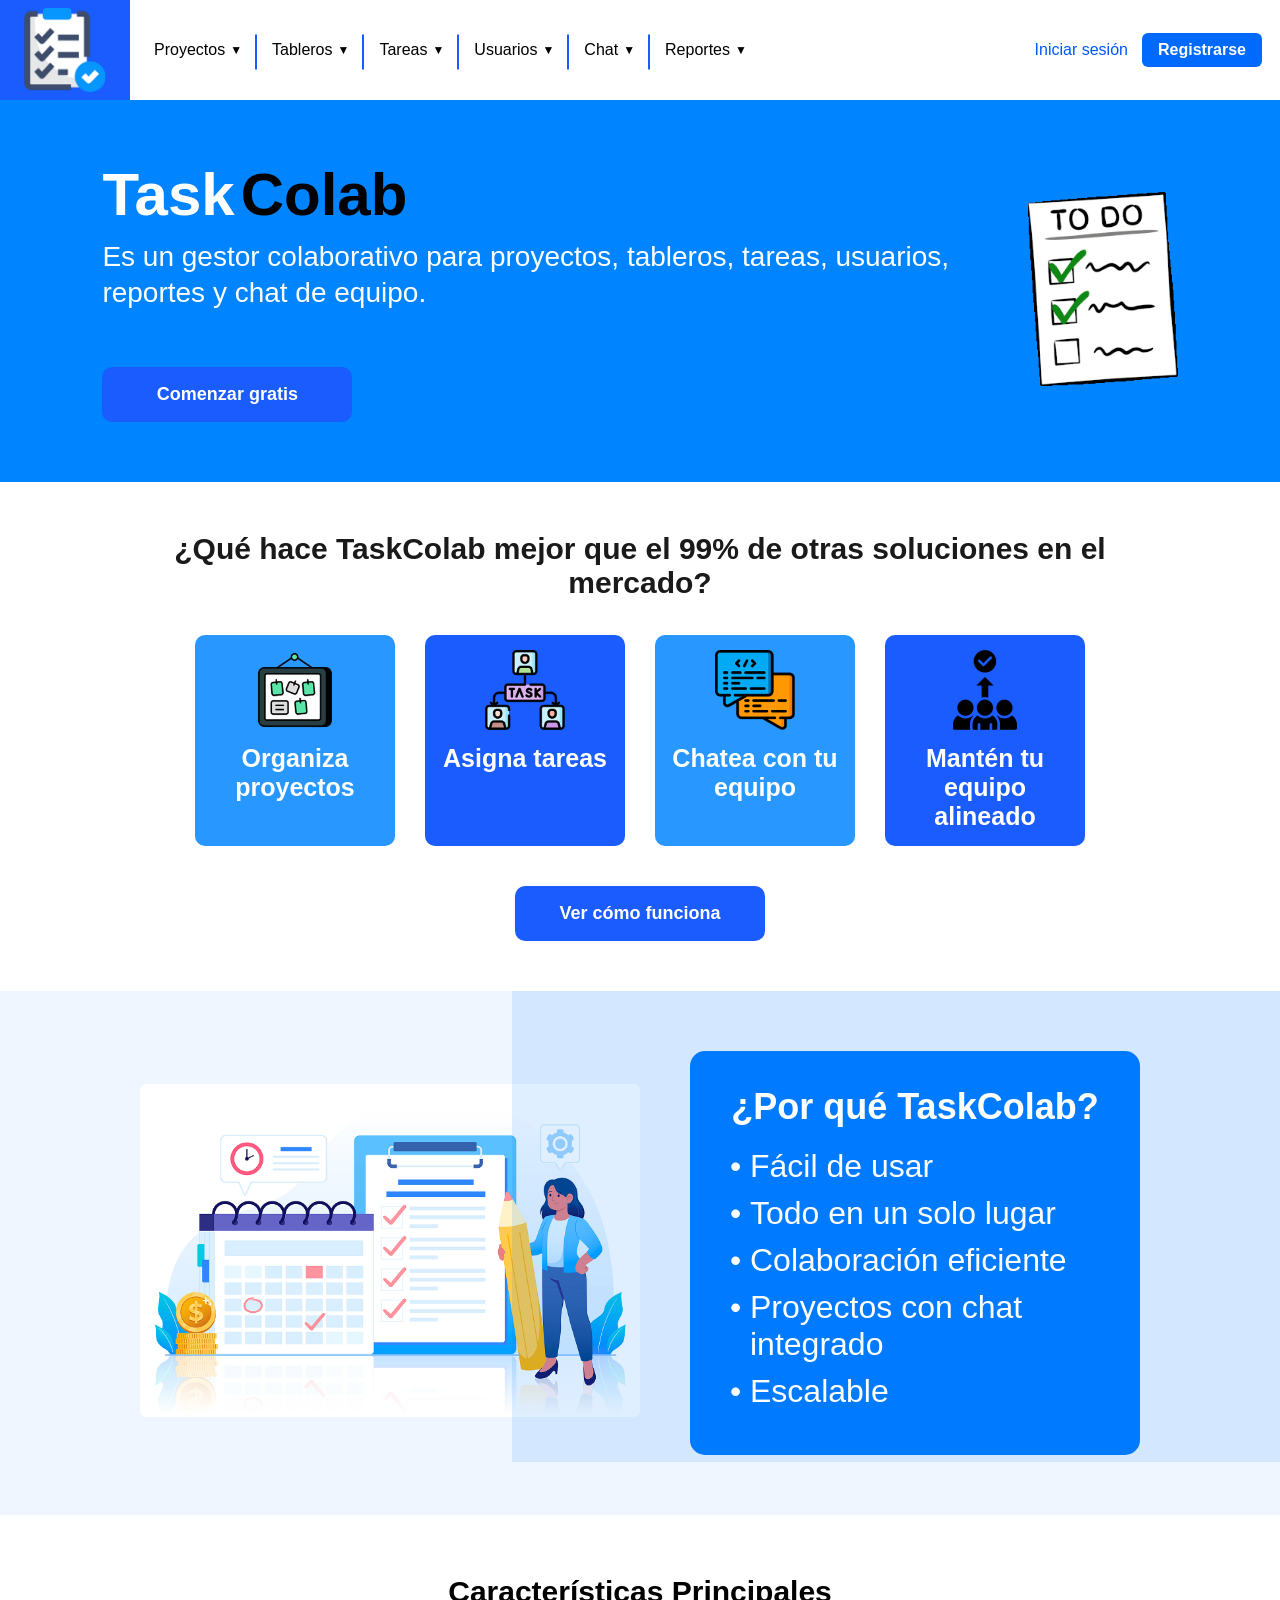
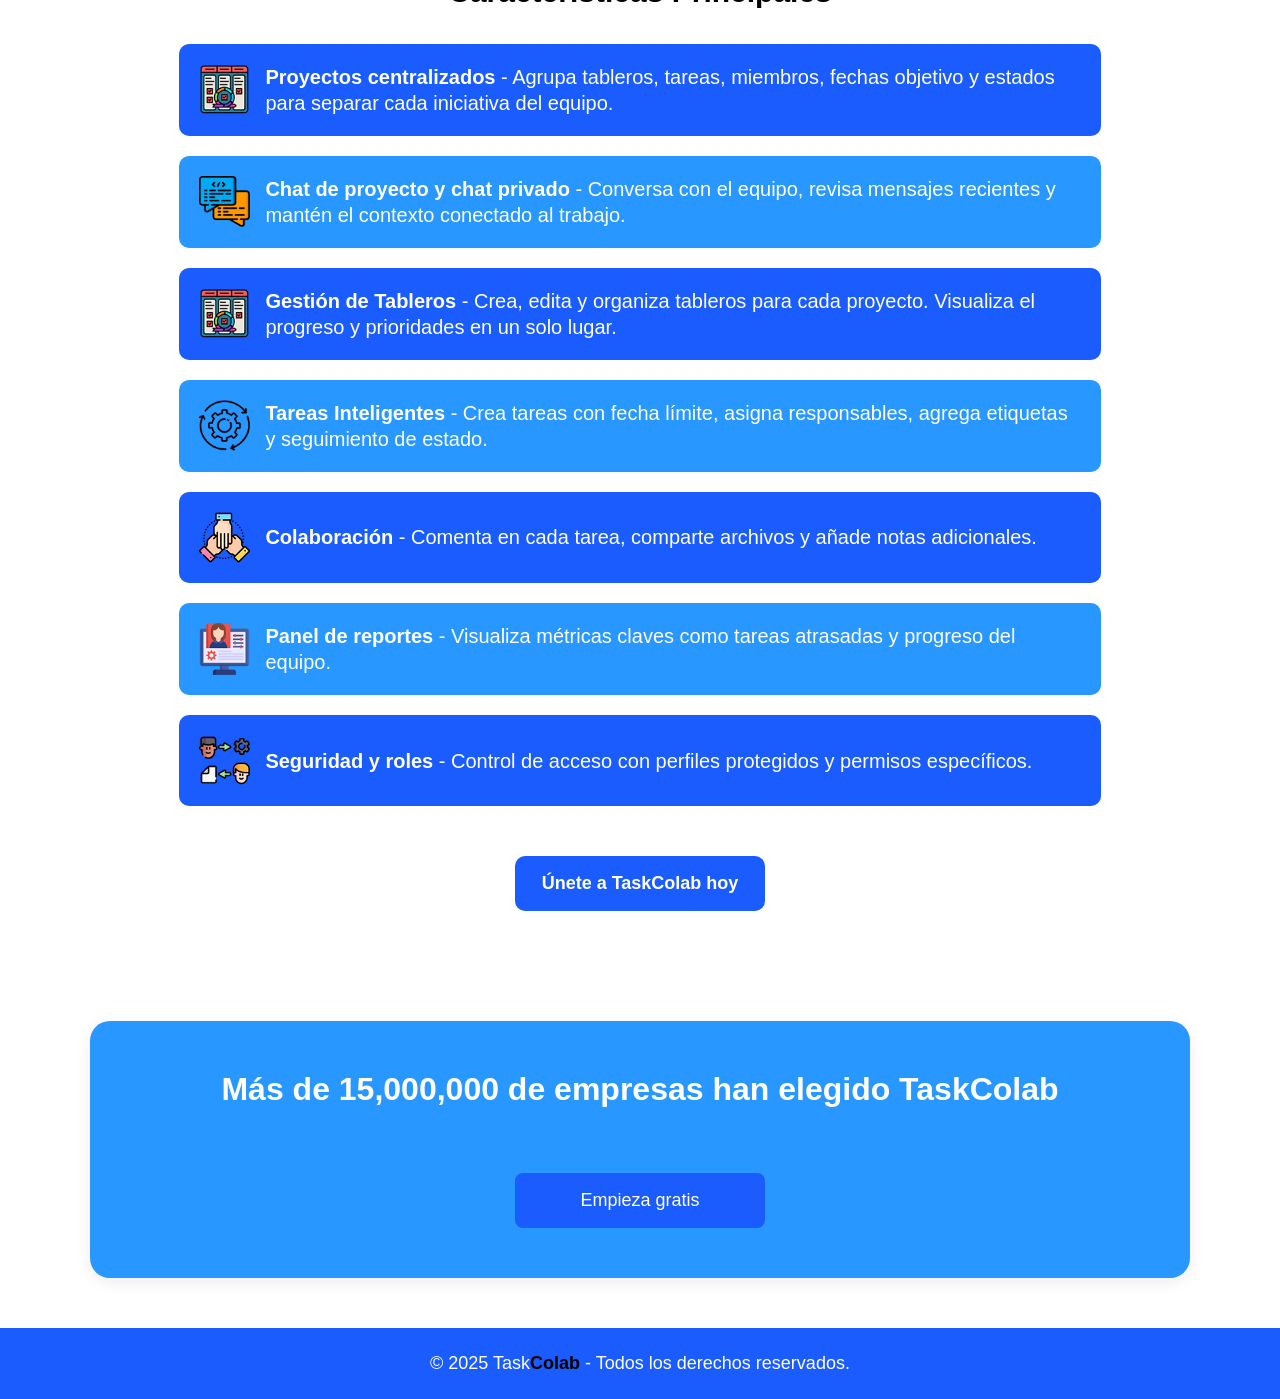
==== commit fbf8bac7: "feat: Informative views" ====
--- a/index.html
+++ b/index.html
@@ -3,8 +3,13 @@
 <head>
     <meta charset="UTF-8">
     <meta name="viewport" content="width=device-width, initial-scale=1.0">
+    <meta http-equiv="Cache-Control" content="no-store, no-cache, must-revalidate">
+    <meta http-equiv="Pragma" content="no-cache">
+    <meta http-equiv="Expires" content="0">
     <title>TaskColab</title>
-    <link rel="stylesheet" href="assets/styles/main.css">
+    <link rel="icon" type="image/png" href="assets/img/logo.png">
+    <link rel="apple-touch-icon" href="assets/img/logo.png">
+    <link rel="stylesheet" href="assets/styles/main.css?v=20260528-2">
 </head>
 <body>
     <!-- NAVBAR -->
@@ -18,6 +23,16 @@
 
                 <div class="nav-item dropdown">
                     <a class="dropdown-toggle">
+                    Proyectos <span class="arrow">▼</span>
+                    </a>
+                    <div class="dropdown-menu">
+                        <a href="./view/proyectos.html"><h4>Espacios de proyecto</h4></a>
+                        <p>Centraliza tableros, tareas, responsables, fechas y avances por iniciativa.</p>
+                    </div>
+                </div>
+
+                <div class="nav-item dropdown">
+                    <a class="dropdown-toggle">
                     Tableros <span class="arrow">▼</span>
                     </a>
                     <div class="dropdown-menu">
@@ -41,8 +56,18 @@
                     Usuarios <span class="arrow">▼</span>
                     </a>
                     <div class="dropdown-menu">
-                        <a href="./view/usuarios.html"><h4>Gestión de usuario</h4></a>
+                <a href="./view/usuarios.html"><h4>Gestión de usuarios</h4></a>
                         <p>Crea y edita tu usuario dentro de tus tableros.</p>
+                    </div>
+                </div>
+
+                <div class="nav-item dropdown">
+                    <a class="dropdown-toggle">
+                    Chat <span class="arrow">▼</span>
+                    </a>
+                    <div class="dropdown-menu">
+                        <a href="./view/chat.html"><h4>Mensajería del equipo</h4></a>
+                        <p>Abre chats privados o conversaciones por proyecto para decidir sin salir del sistema.</p>
                     </div>
                 </div>
 
@@ -72,7 +97,7 @@
         <div class="hero-content">
             <h1 class="title">Task<span>Colab</span></h1>
             <p class="subtitle">
-                Es un gestor de tareas colaborativo diseñado para equipos y proyectos de cualquier tamaño.
+                Es un gestor colaborativo para proyectos, tableros, tareas, usuarios, reportes y chat de equipo.
             </p>
             <a href="./view/registro.html">
                 <button class="btn-secondary">Comenzar gratis</button>
@@ -90,7 +115,7 @@
         <div class="features-grid">
             <div class="feature-item">
                 <img src="assets/img/admintableros.png" alt="imagen de un tablero">
-                <p>Administra Tableros</p>
+                <p>Organiza proyectos</p>
             </div>
             <div class="feature-item">
                 <img src="assets/img/img_tareas.png" alt="Imagen de tareas">
@@ -98,7 +123,7 @@
             </div>
             <div class="feature-item">
                 <img src="assets/img/img_comenta.png" alt="Imagen de comentarios">
-                <p>Comenta en tiempo real</p>
+                <p>Chatea con tu equipo</p>
             </div>
             <div class="feature-item">
                 <img src="assets/img/img_equipo.png" alt="Imagen de equipo">
@@ -122,6 +147,7 @@
                 <li>Fácil de usar</li>
                 <li>Todo en un solo lugar</li>
                 <li>Colaboración eficiente</li>
+                <li>Proyectos con chat integrado</li>
                 <li>Escalable</li>
             </ul>
         </div>
@@ -131,6 +157,14 @@
     <section class="main-features">
         <h3>Características Principales</h3>
         <div class="main-features-list">
+            <div class="feature-card">
+                <img src="assets/img/12634706 1.png" alt="">
+                <p><strong>Proyectos centralizados</strong> - Agrupa tableros, tareas, miembros, fechas objetivo y estados para separar cada iniciativa del equipo.</p>
+            </div>
+            <div class="feature-card">
+                <img src="assets/img/img_comenta.png" alt="">
+                <p><strong>Chat de proyecto y chat privado</strong> - Conversa con el equipo, revisa mensajes recientes y mantén el contexto conectado al trabajo.</p>
+            </div>
             <div class="feature-card">
                 <img src="assets/img/12634706 1.png" alt="">
                 <p><strong>Gestión de Tableros</strong> - Crea, edita y organiza tableros para cada proyecto. Visualiza el progreso y prioridades en un solo lugar.</p>
@@ -172,6 +206,6 @@
         <p>© 2025 Task<span class="colab-black">Colab</span> - Todos los derechos reservados.</p>
     </footer>
 
-    <script src="./assets/javascript/menu.js"></script>
+    <script src="./assets/javascript/menu.js?v=20260528-2"></script>
 </body>
 </html>
--- a/assets/styles/main.css
+++ b/assets/styles/main.css
@@ -17,6 +17,7 @@
     height: 100px;
     width: 100%;
     justify-content: flex-start;
+    overflow: visible;
 }
 
 /* Recuadro azul solo donde está el logo */
@@ -35,29 +36,34 @@
 
 /* Parte blanca del header */
 .nav-container {
-    flex: 4;
+    flex: 1;
+    min-width: 0;
     background-color: #ffffff;
     display: flex;
     align-items: center;
     justify-content: space-between;
-    padding: 0 70px;
+    padding: 0 clamp(14px, 2.2vw, 36px);
+    gap: clamp(12px, 1.8vw, 28px);
 }
 
 .nav-links {
     display: flex;
     align-items: center;
-    gap: 80px; 
+    gap: clamp(16px, 1.7vw, 30px);
+    min-width: 0;
+    flex: 1;
 }
 
 .nav-links a {
     color: #000;
     text-decoration: none;
-    font-size: 20px;
+    font-size: clamp(16px, 1.18vw, 20px);
     font-weight: 500;
     position: relative;
-    padding: 0 10px;
-}
-.nav-links,  a:hover {
+    padding: 0 6px;
+    white-space: nowrap;
+}
+.nav-links a:hover {
     color: #1B5CFF;
 }
 
@@ -66,7 +72,7 @@
 .nav-links a::after {
     content: "";
     position: absolute;
-    right: -40px; 
+    right: calc(clamp(16px, 1.7vw, 30px) / -2);
     top: 60%;
     transform: translateY(-50%);
     width: 2px;
@@ -74,18 +80,25 @@
     background-color: #1B5CFF; 
 }
 
+.nav-links .nav-item:last-child a::after,
+.dropdown-menu a::after {
+    display: none;
+}
+
 
 .nav-actions {
     display: flex;
     align-items: center;
-    gap: 40px;
+    gap: clamp(12px, 1.5vw, 24px);
+    flex-shrink: 0;
 }
 
 .login {
     color: #0056ff;
     font-weight: 500;
     text-decoration: none;
-    font-size: 20px;
+    font-size: clamp(16px, 1.18vw, 20px);
+    white-space: nowrap;
 }
 .login:hover {
     text-decoration: underline;
@@ -96,10 +109,11 @@
     color: #fff;
     border: none;
     border-radius: 6px;
-    padding: 8px 20px;
+    padding: 8px 16px;
     cursor: pointer;
     font-weight: 600;
-    font-size: 18px;
+    font-size: clamp(16px, 1.15vw, 20px);
+    white-space: nowrap;
 }
 
 .btn-primary:hover {
@@ -721,7 +735,8 @@
 /* Logo con hover en la esquina superior izquierda */
 .logo-box-todo {
     background-color: #1B5CFF;
-    width: 200px;        /* Ajusta este valor para hacerlo más o menos largo */
+    width: clamp(130px, 10vw, 170px);
+    flex-shrink: 0;
     height: 100%;
     display: flex;
     justify-content: center;
@@ -1537,12 +1552,17 @@
 /* ==================== RESPONSIVE FLUIDO PARA LAPTOPS MEDIANAS (1024px - 1280px) ==================== */
 @media (max-width: 1280px) and (min-width: 1025px) {
     /* Header */
-    .nav-container { padding: 0 8%; }
-    .nav-links { gap: clamp(25px, 3vw, 25px); }
-    .nav-actions { gap: clamp(20px, 3vw, 30px); }
+    .nav-container { padding: 0 18px; gap: 16px; }
+    .nav-links { gap: 18px; }
+    .nav-actions { gap: 14px; }
+    .logo-box-todo { width: 130px; }
+    .logo { width: 84px; }
+    .nav-links a,
+    .login,
+    .btn-primary { font-size: 16px; }
 
     .nav-links a::after {
-      right: -10px; /* antes estaba -40px */
+      right: -9px; /* antes estaba -40px */
       height: 35px; /* opcional, para ajustar visual */
     }
 
@@ -1669,6 +1689,11 @@
         width: 50px;
     }
 
+    .module-info-grid,
+    .module-flow-list {
+        grid-template-columns: 1fr;
+    }
+
     /* CTA */
     .cta p {
         font-size: 26px;
@@ -1692,8 +1717,24 @@
 
 /* Pantallas medianas (tablets) */
 @media (max-width: 1024px) {
+    .header {
+        height: auto;
+        align-items: stretch;
+    }
+
     .nav-links {
-        gap: 60px;
+        gap: 28px;
+        flex-wrap: wrap;
+        justify-content: center;
+    }
+
+    .nav-container {
+        flex-direction: column;
+        padding: 18px 24px;
+    }
+
+    .nav-actions {
+        justify-content: center;
     }
 
     .hero .title {
@@ -1707,4 +1748,137 @@
     .why-text {
         padding: 30px;
     }
-}+
+    .module-info-grid,
+    .module-flow-list {
+        grid-template-columns: 1fr 1fr;
+    }
+}
+
+.module-info {
+  background: #ffffff;
+  padding: 70px 10%;
+}
+
+.module-info-grid {
+  display: grid;
+  grid-template-columns: repeat(3, minmax(220px, 1fr));
+  gap: 24px;
+}
+
+.module-info-card {
+  background: #f8faff;
+  border: 1px solid #d9e3ff;
+  border-radius: 10px;
+  padding: 26px;
+  min-height: 220px;
+  transition: transform 0.3s ease, box-shadow 0.3s ease;
+}
+
+.module-info-card:hover {
+  transform: translateY(-5px);
+  box-shadow: 0 8px 18px rgba(27, 92, 255, 0.12);
+}
+
+.module-info-card img {
+  width: 64px;
+  height: 64px;
+  object-fit: contain;
+  margin-bottom: 16px;
+}
+
+.module-info-card h3 {
+  font-size: 26px;
+  margin-bottom: 12px;
+}
+
+.module-info-card p {
+  font-size: 19px;
+  line-height: 1.45;
+  color: #333;
+}
+
+.module-flow {
+  background: #f0f6ff;
+  padding: 70px 10%;
+  text-align: center;
+}
+
+.module-flow h3 {
+  font-size: 34px;
+  margin-bottom: 28px;
+}
+
+.module-flow-list {
+  display: grid;
+  grid-template-columns: repeat(4, minmax(180px, 1fr));
+  gap: 18px;
+}
+
+.module-flow-step {
+  background: #1B5CFF;
+  color: #fff;
+  border-radius: 10px;
+  padding: 24px;
+  min-height: 150px;
+}
+
+.module-flow-step strong {
+  display: block;
+  font-size: 28px;
+  margin-bottom: 10px;
+}
+
+.module-flow-step p {
+  color: #fff;
+  font-size: 18px;
+  line-height: 1.4;
+}
+
+@media (max-width: 1024px) {
+  .header {
+    height: auto;
+    align-items: stretch;
+  }
+
+  .logo-box-todo {
+    width: 100%;
+    height: 100px;
+  }
+
+  .nav-container {
+    flex-direction: column;
+    padding: 18px 24px;
+  }
+
+  .nav-links {
+    flex-wrap: wrap;
+    justify-content: center;
+    gap: 22px;
+  }
+
+  .nav-links a::after {
+    display: none;
+  }
+
+  .nav-actions {
+    justify-content: center;
+  }
+
+  .module-info-grid,
+  .module-flow-list {
+    grid-template-columns: 1fr 1fr;
+  }
+}
+
+@media (max-width: 768px) {
+  .nav-links,
+  .nav-actions {
+    flex-direction: column;
+  }
+
+  .module-info-grid,
+  .module-flow-list {
+    grid-template-columns: 1fr;
+  }
+}
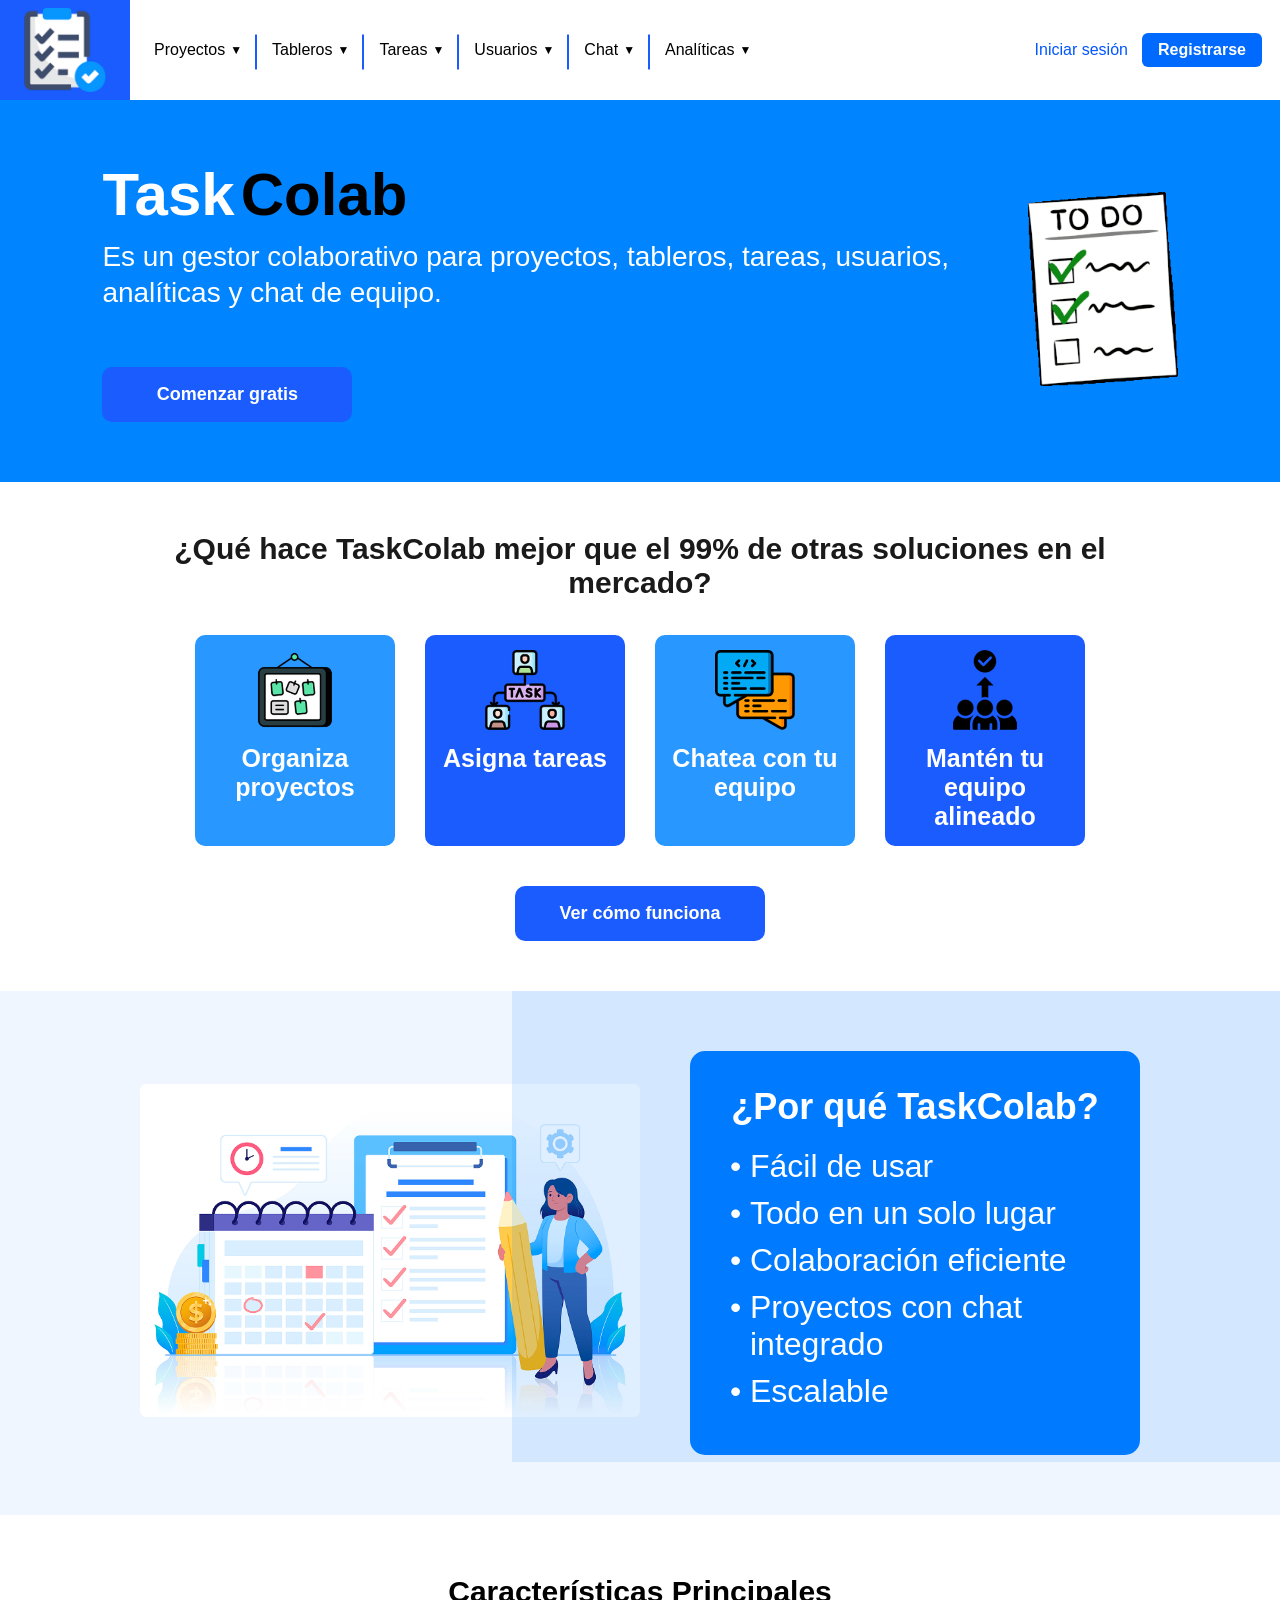
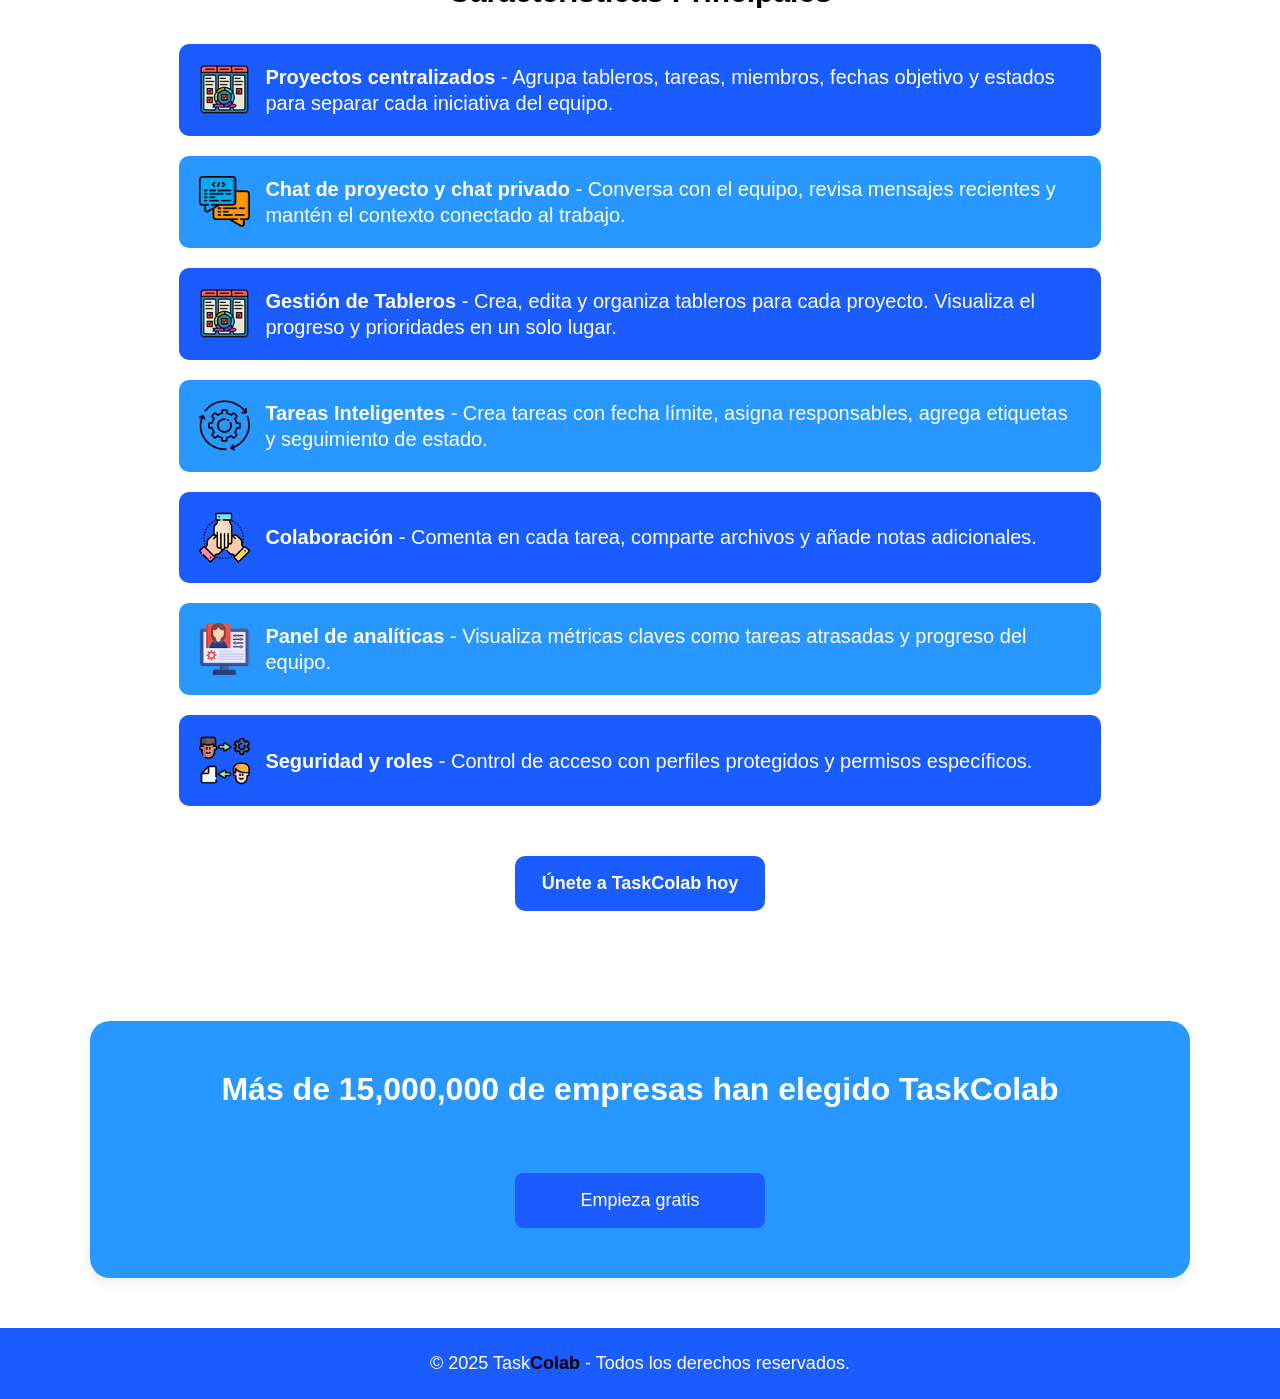
==== commit f10d6327: "feat: latest updates" ====
--- a/index.html
+++ b/index.html
@@ -73,10 +73,10 @@
 
                 <div class="nav-item dropdown">
                     <a class="dropdown-toggle">
-                    Reportes <span class="arrow">▼</span>
-                    </a>
-                    <div class="dropdown-menu">
-                        <a  href="./view/reportes.html"><h4>Panel de reportes</h4></a>
+                    Analíticas <span class="arrow">▼</span>
+                    </a>
+                    <div class="dropdown-menu">
+                        <a  href="./view/reportes.html"><h4>Panel de analíticas</h4></a>
                         <p>Visualizar el progreso, análiza el rendimiento y mejora la productividad de tu equipo.</p>
                     </div>
                 </div>
@@ -97,7 +97,7 @@
         <div class="hero-content">
             <h1 class="title">Task<span>Colab</span></h1>
             <p class="subtitle">
-                Es un gestor colaborativo para proyectos, tableros, tareas, usuarios, reportes y chat de equipo.
+                Es un gestor colaborativo para proyectos, tableros, tareas, usuarios, analíticas y chat de equipo.
             </p>
             <a href="./view/registro.html">
                 <button class="btn-secondary">Comenzar gratis</button>
@@ -179,7 +179,7 @@
             </div>
             <div class="feature-card">
                 <img src="assets/img/10061684 1.png" alt="">
-                <p><strong>Panel de reportes</strong> - Visualiza métricas claves como tareas atrasadas y progreso del equipo.</p>
+                <p><strong>Panel de analíticas</strong> - Visualiza métricas claves como tareas atrasadas y progreso del equipo.</p>
             </div>
             <div class="feature-card">
                 <img src="assets/img/7179293 1.png" alt="">
